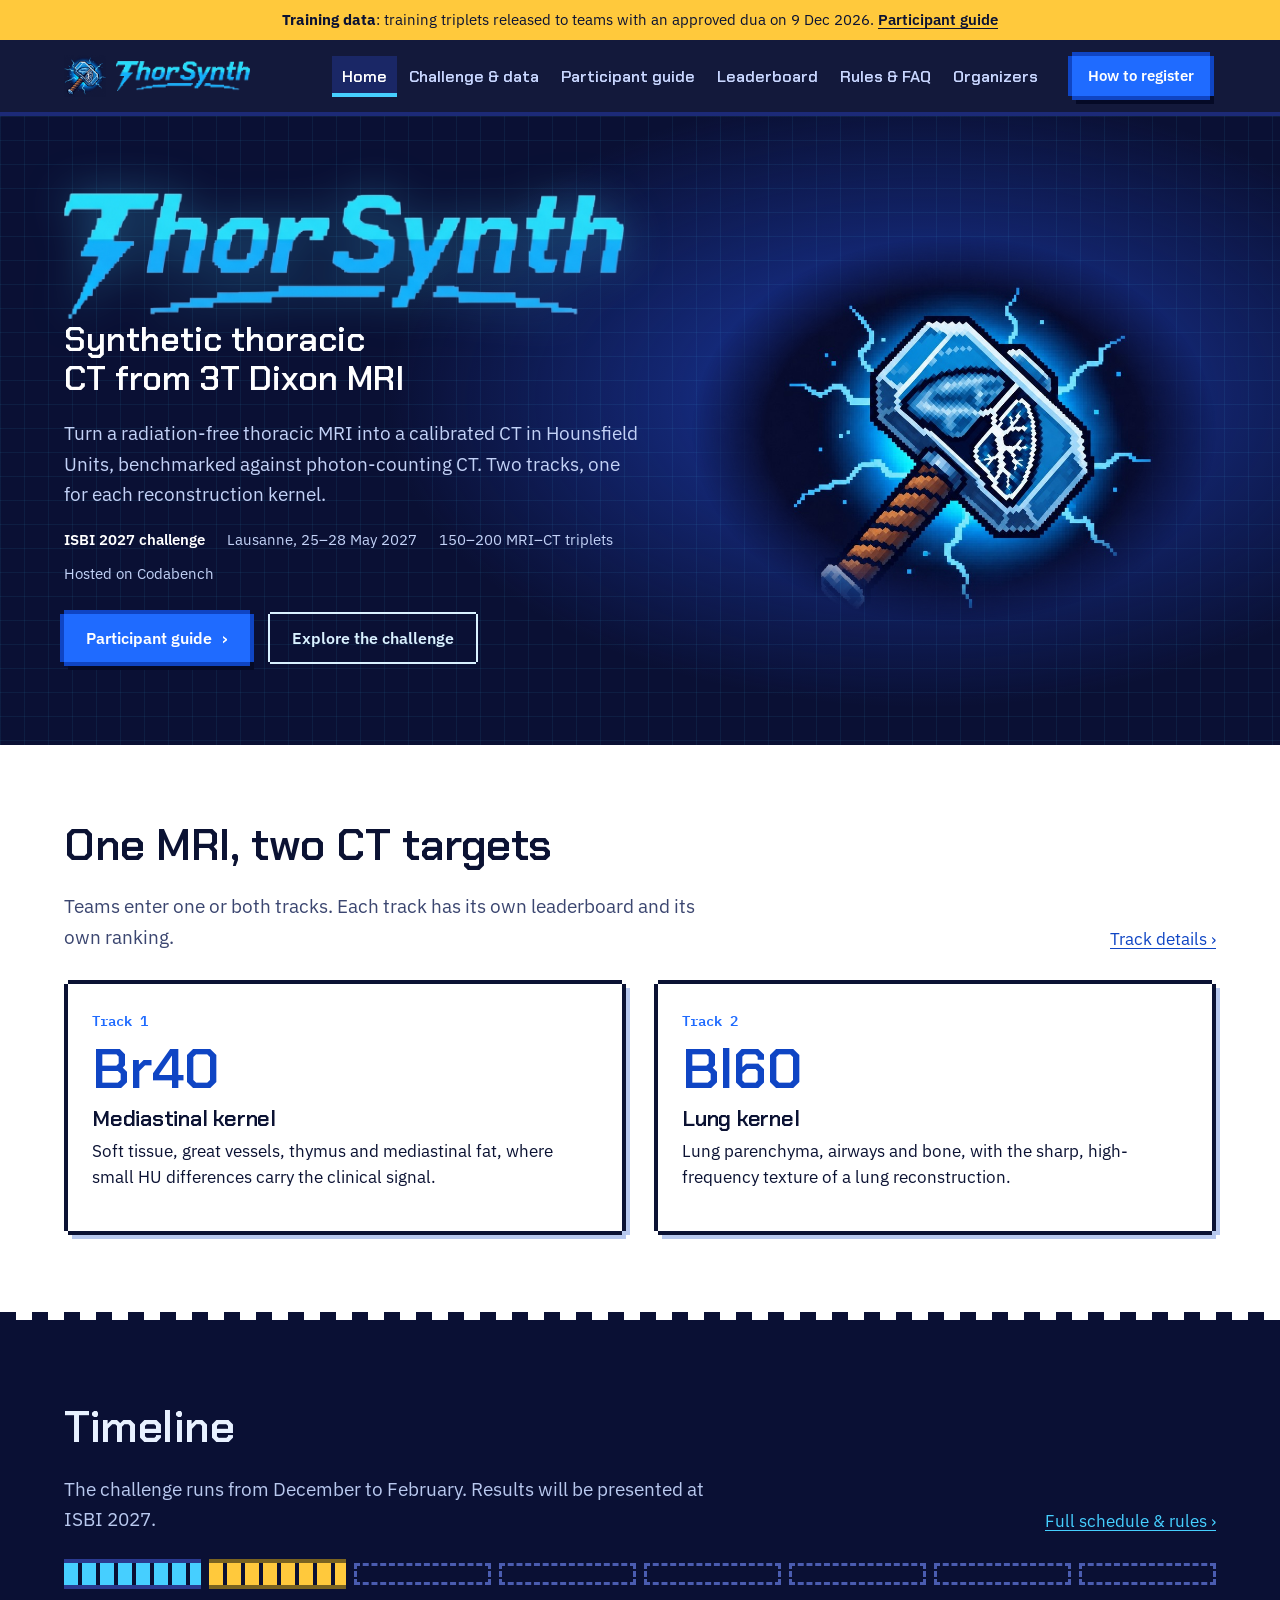
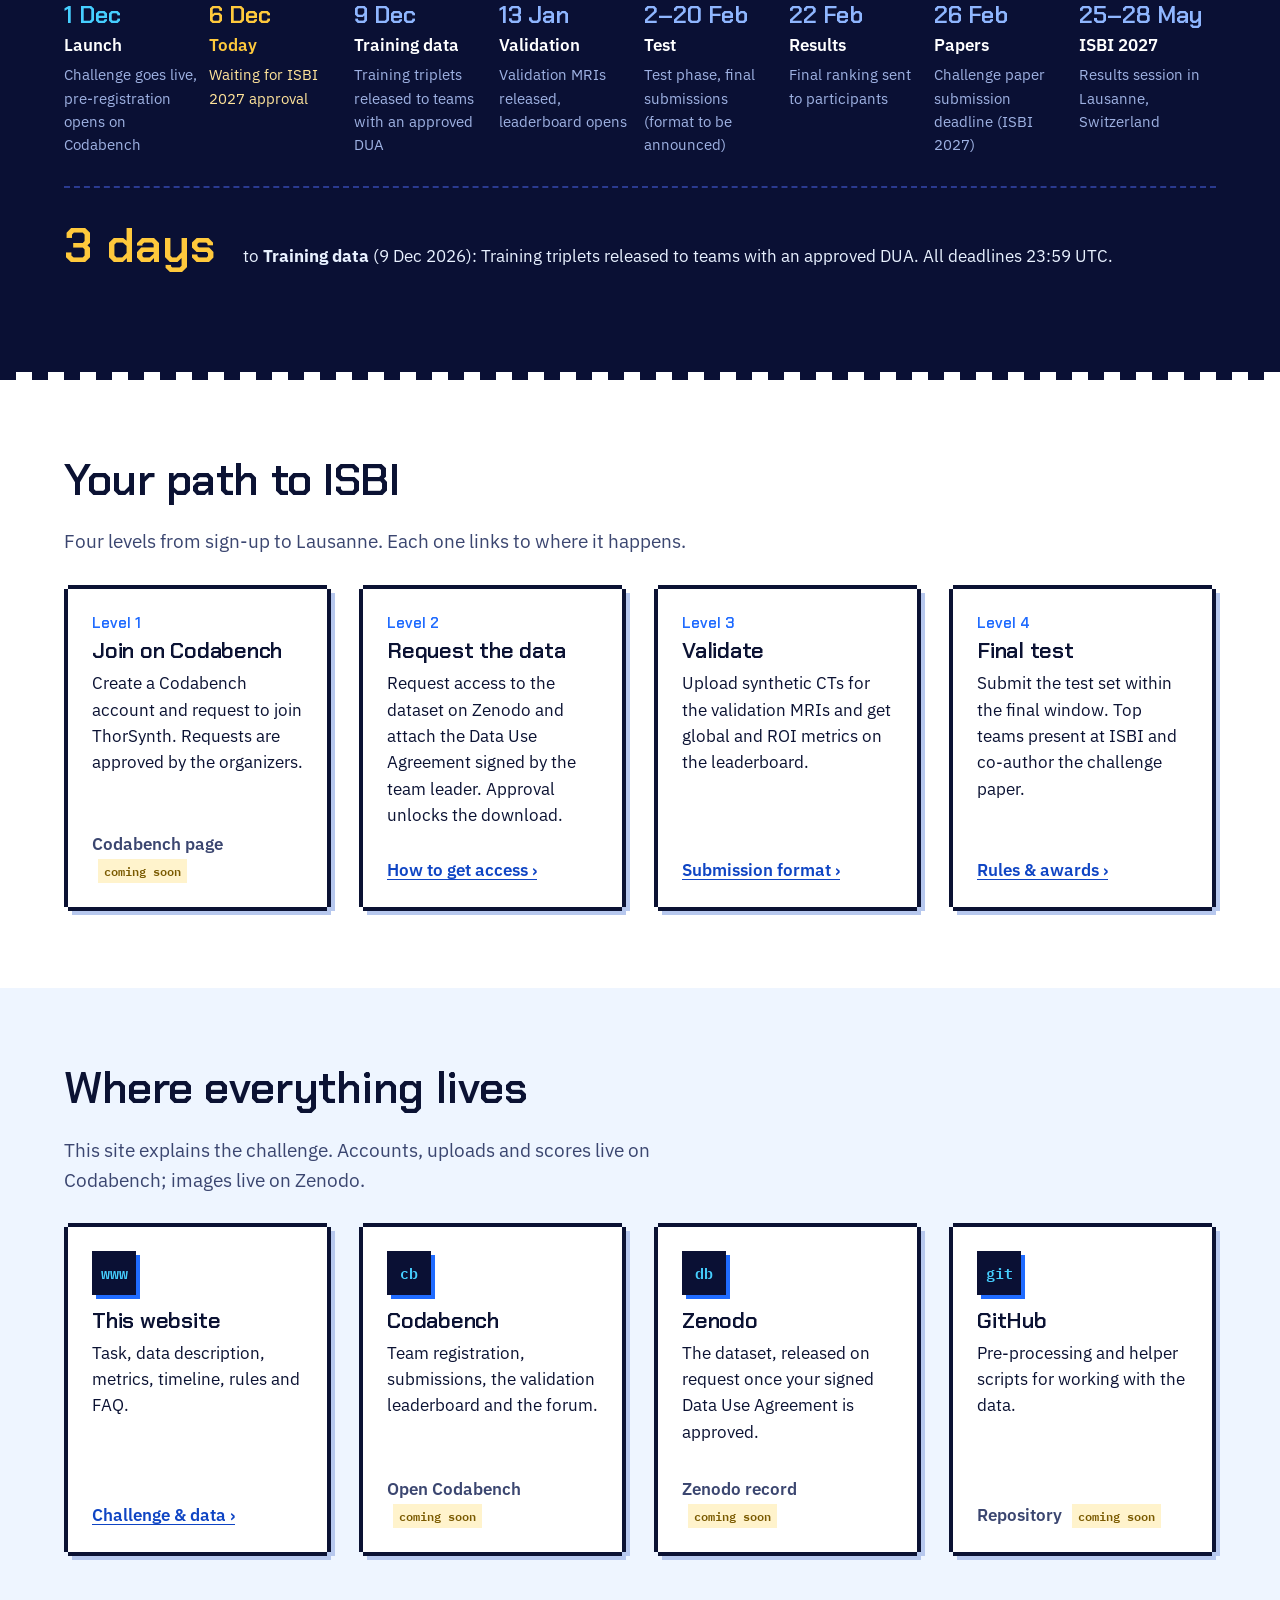
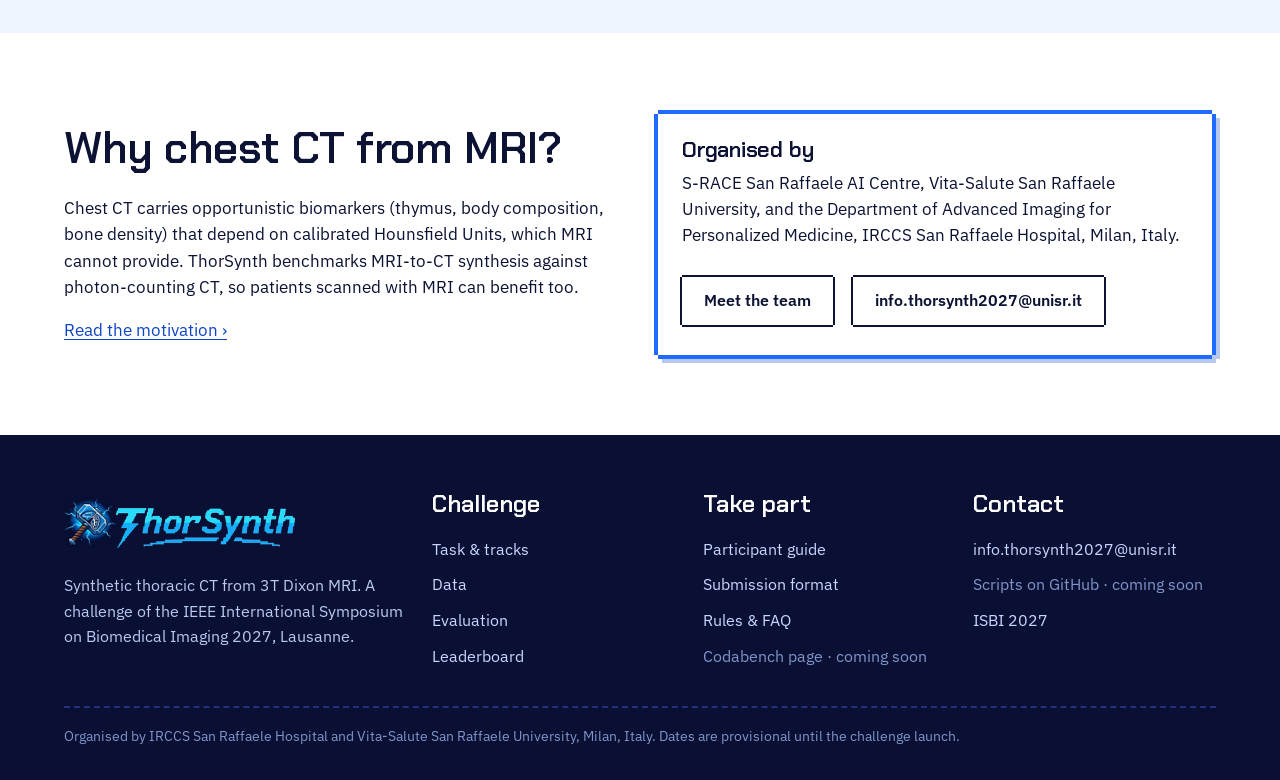
==== index.html @ 7ee0d890 "Add ThorSynth challenge website (first version) Static site for GitHub Pages: home, challenge & data" ====
<!DOCTYPE html>
<html lang="en">
<head>
<meta charset="utf-8">
<meta name="viewport" content="width=device-width, initial-scale=1">
<title>ThorSynth Challenge</title>
<meta name="description" content="ThorSynth @ ISBI 2027: synthesise photon-counting chest CT (Br40 and Bl60 kernels) from 3T Dixon MRI.">
<link rel="icon" href="assets/favicon.png">
<link rel="preconnect" href="https://fonts.googleapis.com"><link rel="preconnect" href="https://fonts.gstatic.com" crossorigin>
<link href="https://fonts.googleapis.com/css2?family=IBM+Plex+Mono:wght@400;600&family=IBM+Plex+Sans:wght@400;600&family=Chakra+Petch:wght@600&display=swap" rel="stylesheet">
<link rel="stylesheet" href="assets/site.css">
</head>
<body data-page="home">
<main>
  <section class="hero band dark">
    <div class="wrap">
      <div>
        <h1><img src="assets/wordmark.png" alt="ThorSynth" width="1200" height="271"></h1>
        <p class="sub">Synthetic thoracic CT from 3T Dixon MRI</p>
        <p class="lede">Turn a radiation-free thoracic MRI into a calibrated CT in Hounsfield Units, benchmarked against photon-counting CT. Two tracks, one for each reconstruction kernel.</p>
        <ul class="facts">
          <li><b>ISBI 2027 challenge</b></li>
          <li>Lausanne, <span class="nowrap">25–28 May 2027</span></li>
          <li>150–200 MRI–CT triplets</li>
          <li>Hosted on Codabench</li>
        </ul>
        <div class="btn-row">
          <a class="btn" href="participate.html">Participant guide <span class="arr">›</span></a>
          <a class="btn ghost" href="challenge.html">Explore the challenge</a>
        </div>
      </div>
      <div class="hammer"><img src="assets/hammer.jpg" alt="ThorSynth logo: a pixel-art hammer with a lung on its head, surrounded by lightning" width="1000" height="740"></div>
    </div>
  </section>

  <section class="band">
    <div class="wrap">
      <div class="head">
        <div><h2>One MRI, two CT targets</h2><p class="lede">Teams enter one or both tracks. Each track has its own leaderboard and its own ranking.</p></div>
        <a href="challenge.html#tracks">Track details ›</a>
      </div>
      <div class="grid g2">
        <article class="px lift pane"><div class="kicker">Track 1</div><div class="big">Br40</div><h3>Mediastinal kernel</h3><p>Soft tissue, great vessels, thymus and mediastinal fat, where small HU differences carry the clinical signal.</p></article>
        <article class="px lift pane"><div class="kicker">Track 2</div><div class="big">Bl60</div><h3>Lung kernel</h3><p>Lung parenchyma, airways and bone, with the sharp, high-frequency texture of a lung reconstruction.</p></article>
      </div>
    </div>
  </section>

  <div class="steps-edge up" aria-hidden="true"></div>
  <section class="band dark">
    <div class="wrap">
      <div class="head"><div><h2>Timeline</h2><p class="lede">The challenge runs from December to February. Results will be presented at ISBI 2027.</p></div><a href="rules.html#schedule">Full schedule & rules ›</a></div>
      <div class="lvl" id="timeline"></div>
      <div class="next" id="next"></div>
    </div>
  </section>
  <div class="steps-edge" aria-hidden="true"></div>

  <section class="band">
    <div class="wrap">
      <div class="head"><div><h2>Your path to ISBI</h2><p class="lede">Four levels from sign-up to Lausanne. Each one links to where it happens.</p></div></div>
      <div class="grid g4 quest">
        <article class="px lift card"><div class="lv">Level 1</div><h3>Join on Codabench</h3><p>Create a Codabench account and request to join ThorSynth. Requests are approved by the organizers.</p><a class="more" data-link="codabench" href="#">Codabench page ›</a></article>
        <article class="px lift card"><div class="lv">Level 2</div><h3>Request the data</h3><p>Request access to the dataset on Zenodo and attach the Data Use Agreement signed by the team leader. Approval unlocks the download.</p><a class="more" href="participate.html#register">How to get access ›</a></article>
        <article class="px lift card"><div class="lv">Level 3</div><h3>Validate</h3><p>Upload synthetic CTs for the validation MRIs and get global and ROI metrics on the leaderboard.</p><a class="more" href="participate.html#submission">Submission format ›</a></article>
        <article class="px lift card"><div class="lv">Level 4</div><h3>Final test</h3><p>Submit the test set within the final window. Top teams present at ISBI and co-author the challenge paper.</p><a class="more" href="rules.html">Rules & awards ›</a></article>
      </div>
    </div>
  </section>

  <section class="band mist">
    <div class="wrap">
      <div class="head"><div><h2>Where everything lives</h2><p class="lede">This site explains the challenge. Accounts, uploads and scores live on Codabench; images live on Zenodo.</p></div></div>
      <div class="grid g4">
        <article class="px lift pane"><div class="badge" aria-hidden="true">www</div><h3>This website</h3><p>Task, data description, metrics, timeline, rules and FAQ.</p><a class="go" href="challenge.html">Challenge & data ›</a></article>
        <article class="px lift pane"><div class="badge" aria-hidden="true">cb</div><h3>Codabench</h3><p>Team registration, submissions, the validation leaderboard and the forum.</p><a class="go" data-link="codabench" href="#">Open Codabench ›</a></article>
        <article class="px lift pane"><div class="badge" aria-hidden="true">db</div><h3>Zenodo</h3><p>The dataset, released on request once your signed Data Use Agreement is approved.</p><a class="go" data-link="dataHost" href="#">Zenodo record ›</a></article>
        <article class="px lift pane"><div class="badge" aria-hidden="true">git</div><h3>GitHub</h3><p>Pre-processing and helper scripts for working with the data.</p><a class="go" data-link="github" href="#">Repository ›</a></article>
      </div>
    </div>
  </section>

  <section class="band">
    <div class="wrap grid g2" style="align-items:center">
      <div>
        <h2>Why chest CT from MRI?</h2>
        <p>Chest CT carries opportunistic biomarkers (thymus, body composition, bone density) that depend on calibrated Hounsfield Units, which MRI cannot provide. ThorSynth benchmarks MRI-to-CT synthesis against photon-counting CT, so patients scanned with MRI can benefit too.</p>
        <a href="challenge.html#motivation">Read the motivation ›</a>
      </div>
      <div class="px lift card" style="--c:var(--blue)">
        <h3>Organised by</h3>
        <p>S-RACE San Raffaele AI Centre, Vita-Salute San Raffaele University, and the Department of Advanced Imaging for Personalized Medicine, IRCCS San Raffaele Hospital, Milan, Italy.</p>
        <div class="btn-row"><a class="btn ghost" href="organizers.html">Meet the team</a><a class="btn ghost" data-email href="#">Email</a></div>
      </div>
    </div>
  </section>
</main>
<script src="assets/config.js"></script>
<script src="assets/site.js"></script>
</body>
</html>
---- assets/site.css ----
/* VOICE   professional challenge site with an 8-bit accent, calm enough for a scientific audience
   IDEA    an 8-bit game screen: the logo is the title card, the timeline is a level bar, steps are levels
   PICTURE the ThorSynth hammer and the original pixel wordmark, large in the hero
   COLOUR  logo night navy ground, electric blue lead, ice cyan support, lightning yellow only for "now"
   TYPE    heading face in --hf (preview switcher), wordmark as image, IBM Plex Sans for text, IBM Plex Mono for code
   LAYOUT  dark bands (nav, hero, timeline, footer) alternating with white reading bands */

:root {
  color-scheme: light;
  --night: #0a1034;
  --deep: #121b52;
  --panel: #18246a;
  --blue: #1f6bff;
  --blue-d: #0f45c4;
  --cyan: #46cfff;
  --ice: #d9f1ff;
  --bolt: #ffc93c;
  --paper: #ffffff;
  --mist: #eef5ff;
  --ink: #0b1233;
  --ink-2: #3b4670;
  --line: #c9d7f2;
  --px: 4px;
  --max: 1180px;
  --hf: "Chakra Petch";
  --hs: 1;
  --hw: 600;
}
:root[data-theme=dark], :root[data-theme=light] { color-scheme: light; }
* { box-sizing: border-box; min-width: 0; }
html { scroll-padding-top: 84px; scroll-behavior: smooth; }
body { margin: 0; background: var(--paper); color: var(--ink); font: 16.5px/1.6 "IBM Plex Sans", system-ui, sans-serif; overflow-x: clip; }
img { max-width: 100%; }
a { color: var(--blue-d); text-underline-offset: 3px; }
a:focus-visible, button:focus-visible { outline: 3px solid var(--bolt); outline-offset: 3px; }
h1, h2, h3 { font-family: var(--hf), "IBM Plex Sans", sans-serif; font-weight: var(--hw); line-height: 1.08; letter-spacing: -.01em; margin: 0 0 .5em; text-wrap: balance; }
h1 { font-size: calc(clamp(44px, 7vw, 84px) * var(--hs)); }
h2 { font-size: calc(clamp(30px, 4vw, 44px) * var(--hs)); }
h3 { font-size: calc(22px * var(--hs)); }
p { margin: 0 0 1em; max-width: 68ch; }
code, pre { font-family: "IBM Plex Mono", ui-monospace, monospace; font-size: 14px; }
code { overflow-wrap: anywhere; }
.wrap { max-width: var(--max); margin: 0 auto; }
.band { padding: clamp(40px, 6vw, 88px) max(5vw, 16px); }
.dark { background: var(--night); color: #e8f1ff; }
.dark a { color: var(--cyan); }
.mist { background: var(--mist); }
.lede { font-size: 19px; color: var(--ink-2); max-width: 60ch; }
.dark .lede { color: #b9c9ef; }
.small { font-size: 14px; color: var(--ink-2); }
.dark .small { color: #9fb2e3; }
.nowrap { white-space: nowrap; }

/* pixel frame: notched corners, as on an 8-bit UI */
.px { position: relative; background: var(--paper); box-shadow: 0 calc(var(--px) * -1) 0 0 var(--c, var(--ink)), 0 var(--px) 0 0 var(--c, var(--ink)), calc(var(--px) * -1) 0 0 0 var(--c, var(--ink)), var(--px) 0 0 0 var(--c, var(--ink)); margin: var(--px); }
.px.lift { box-shadow: 0 calc(var(--px) * -1) 0 0 var(--c, var(--ink)), 0 var(--px) 0 0 var(--c, var(--ink)), calc(var(--px) * -1) 0 0 0 var(--c, var(--ink)), var(--px) 0 0 0 var(--c, var(--ink)), var(--px) calc(var(--px) * 2) 0 0 var(--sh, #b7c8ee), calc(var(--px) * 2) var(--px) 0 0 var(--sh, #b7c8ee); }
.dark .px { background: var(--deep); --c: #3954b8; --sh: #050820; }

/* buttons */
.btn { --c: var(--blue-d); display: inline-flex; align-items: center; gap: 10px; min-height: 48px; padding: 10px 22px; margin: 6px; font: 600 16px/1.2 "IBM Plex Sans", sans-serif; text-decoration: none; color: #fff; background: var(--blue); border: 0; cursor: pointer; box-shadow: 0 -4px 0 0 var(--c), 0 4px 0 0 var(--c), -4px 0 0 0 var(--c), 4px 0 0 0 var(--c), 4px 8px 0 0 #050a26; transition: transform .08s; }
.btn:hover { background: #3a7dff; }
.btn:active { transform: translate(3px, 3px); }
.btn.ghost { background: transparent; color: inherit; --c: currentColor; box-shadow: 0 -2px 0 0 var(--c), 0 2px 0 0 var(--c), -2px 0 0 0 var(--c), 2px 0 0 0 var(--c); }
.dark .btn.ghost { color: var(--ice); }
.btn.ghost:hover { background: rgba(70, 207, 255, .12); }
.btn .arr { font-family: var(--hf), sans-serif; }
.btn[aria-disabled=true] { background: #44507f; cursor: default; }
.btn-row { display: flex; flex-wrap: wrap; gap: 8px; margin: 22px -6px 0; }

/* announce + nav */
.announce { background: var(--bolt); color: var(--ink); font-size: 15px; padding: 8px max(5vw, 16px); text-align: center; }
.announce a { color: var(--ink); font-weight: 600; }
.nav { position: sticky; top: 0; z-index: 20; background: rgba(10, 16, 52, .96); backdrop-filter: blur(6px); border-bottom: 4px solid #1c2a78; }
.nav .wrap { display: flex; align-items: center; gap: 18px; padding: 10px max(5vw, 16px); max-width: calc(var(--max) + 10vw); }
.brand { display: flex; align-items: center; gap: 10px; text-decoration: none; }
.brand .m { width: 42px; height: 42px; }
.brand .w { height: 30px; width: auto; }
.links { display: flex; gap: 2px; margin-left: auto; flex-wrap: wrap; }
.links a { color: #c8d6ff; text-decoration: none; padding: 10px 12px; font: var(--hw) calc(16px * var(--hs)) var(--hf), sans-serif; }
.links a:hover, .links a[aria-current=page] { color: #fff; background: #1a2766; }
.links a[aria-current=page] { box-shadow: inset 0 -4px 0 var(--cyan); }
.nav .btn { min-height: 40px; padding: 6px 16px; font-size: 15px; white-space: nowrap; flex: none; }
@media (min-width: 1101px) { .links { flex-wrap: nowrap; } .links a { padding: 10px 10px; white-space: nowrap; } }
.menu { display: none; margin-left: auto; background: none; border: 0; color: #fff; font: 600 16px var(--hf), sans-serif; min-height: 44px; padding: 0 10px; cursor: pointer; }
@media (max-width: 1100px) {
  .menu { display: block; }
  .links { display: none; position: absolute; left: 0; right: 0; top: 100%; flex-direction: column; background: var(--night); padding: 8px max(5vw, 16px) 16px; border-bottom: 4px solid #1c2a78; }
  .nav.open .links { display: flex; }
  .nav .cta { display: none; }
}

/* hero */
.hero { background: radial-gradient(60% 70% at 72% 45%, #1b3aa8 0%, rgba(27, 58, 168, 0) 70%), linear-gradient(var(--night), var(--night)); position: relative; overflow: hidden; }
.hero::before { content: ""; position: absolute; inset: 0; background-image: linear-gradient(rgba(70, 207, 255, .07) 1px, transparent 1px), linear-gradient(90deg, rgba(70, 207, 255, .07) 1px, transparent 1px); background-size: 24px 24px; pointer-events: none; }
.hero .wrap { position: relative; display: grid; grid-template-columns: minmax(0, 1.1fr) minmax(0, 1fr); gap: clamp(24px, 4vw, 56px); align-items: center; }
.hero .lede { color: #c3d2f7; }
.hero h1 { margin: 0 0 .3em; font-size: 1px; line-height: 1; }
.hero h1 img { display: block; width: min(100%, 560px); height: auto; filter: drop-shadow(0 0 22px rgba(70, 207, 255, .35)); }
.hero .sub { font: var(--hw) calc(clamp(24px, 3vw, 34px) * var(--hs))/1.15 var(--hf), sans-serif; color: #fff; margin: 0 0 .6em; text-wrap: balance; }
.hammer { position: relative; }
.hammer img { display: block; width: 100%; height: auto; -webkit-mask-image: radial-gradient(closest-side, #000 72%, transparent 100%); mask-image: radial-gradient(closest-side, #000 72%, transparent 100%); }
@media (max-width: 860px) { .hammer { max-width: 300px; margin: 0 auto; order: -1; } }
.facts { display: flex; flex-wrap: wrap; gap: 10px 22px; margin: 18px 0 0; padding: 0; list-style: none; color: #c3d2f7; font-size: 15px; }
.facts b { color: #fff; font-weight: 600; }
@media (max-width: 860px) { .hero .wrap { grid-template-columns: minmax(0, 1fr); } }

/* stair-step edge between bands */
.steps-edge { height: 16px; background: linear-gradient(90deg, var(--night) 50%, transparent 50%) 0 8px / 32px 8px repeat-x, linear-gradient(var(--night), var(--night)) 0 0 / 100% 8px no-repeat; }
.steps-edge.up { transform: scaleY(-1); }

/* grids & cards */
.grid { display: grid; gap: 28px; }
.g2 { grid-template-columns: repeat(2, minmax(0, 1fr)); }
.g3 { grid-template-columns: repeat(3, minmax(0, 1fr)); }
.g4 { grid-template-columns: repeat(4, minmax(0, 1fr)); }
@media (max-width: 900px) { .g3, .g4 { grid-template-columns: repeat(2, minmax(0, 1fr)); } }
@media (max-width: 600px) { .g2, .g3, .g4 { grid-template-columns: minmax(0, 1fr); } }
.card { padding: 24px; }
.card h3 { margin-bottom: .35em; }
.card p:last-child { margin-bottom: 0; }
.head { display: flex; justify-content: space-between; align-items: end; gap: 20px; flex-wrap: wrap; margin-bottom: 28px; }
.head p { margin: 0; }

/* track cards */
.tag { display: inline-block; font: 600 13px "IBM Plex Mono", monospace; background: var(--ice); color: var(--blue-d); padding: 2px 8px; margin-bottom: 8px; }

/* level bar timeline */
.lvl { display: grid; grid-template-columns: repeat(var(--n), minmax(0, 1fr)); gap: 8px; margin: 28px 0 10px; }
.lvl .stop { position: relative; }
.lvl .bar { height: 22px; }
.lvl .stop.done .bar { background: repeating-linear-gradient(90deg, var(--cyan) 0 14px, #0a1034 14px 18px); box-shadow: 0 -4px 0 0 #2a3a8f, 0 4px 0 0 #2a3a8f; }
.lvl .stop.now .bar { background: repeating-linear-gradient(90deg, var(--bolt) 0 14px, #0a1034 14px 18px); box-shadow: 0 -4px 0 0 #7a6320, 0 4px 0 0 #7a6320; }
.lvl .stop.future .bar { background: none; outline: 3px dashed #4a5cb0; outline-offset: -3px; }
.lvl .when { font: var(--hw) calc(clamp(20px, 2vw, 24px) * var(--hs))/1.15 var(--hf), sans-serif; color: var(--cyan); margin-top: 16px; }
.lvl .stop.future .when { color: #8fb6ff; }
.lvl .stop.now .when { color: var(--bolt); }
.lvl .tbc { font: 600 12px "IBM Plex Mono", monospace; color: #9fb2e3; border: 1px dashed #6577c4; padding: 1px 5px; margin-left: 6px; vertical-align: middle; }
.lvl .what { font-weight: 600; color: #fff; margin-top: 4px; font-size: 17px; }
.lvl .txt { font-size: 14.5px; color: #9fb2e3; margin-top: 4px; }
.lvl .stop.today .what { color: var(--bolt); }
.lvl .stop.today .txt { color: #ffe39a; }
.lvl .you { position: absolute; top: -40px; left: 0; width: 32px; height: 32px; }
.next { display: flex; flex-wrap: wrap; gap: 8px 28px; align-items: baseline; margin-top: 30px; padding-top: 22px; border-top: 2px dashed #2a3a8f; }
.next .big { font: var(--hw) calc(clamp(32px, 5vw, 48px) * var(--hs)) var(--hf), sans-serif; color: var(--bolt); white-space: nowrap; }
@media (max-width: 1100px) and (min-width: 761px) { .lvl .txt { font-size: 13.5px; } .lvl .when { font-size: calc(19px * var(--hs)); white-space: normal; } }
@media (max-width: 760px) {
  .lvl { grid-template-columns: minmax(0, 1fr); gap: 0; margin-top: 10px; }
  .lvl .stop { display: grid; grid-template-columns: 16px minmax(0, 1fr); column-gap: 18px; padding-bottom: 20px; }
  .lvl .bar { grid-row: 1 / span 3; height: auto; width: 12px; }
  .lvl .stop.done .bar { box-shadow: -4px 0 0 0 #2a3a8f, 4px 0 0 0 #2a3a8f; background: repeating-linear-gradient(var(--cyan) 0 10px, #0a1034 10px 14px); }
  .lvl .stop.now .bar { box-shadow: -4px 0 0 0 #7a6320, 4px 0 0 0 #7a6320; background: repeating-linear-gradient(var(--bolt) 0 10px, #0a1034 10px 14px); }
  .lvl .when { margin-top: 0; }
  .lvl .you { display: none; }
}

/* quest steps */
.quest { counter-reset: q; }
.quest .card { display: flex; flex-direction: column; }
.quest .lv { font: 600 15px var(--hf), sans-serif; color: var(--blue); margin-bottom: 6px; }
.quest .card .more { margin-top: auto; padding-top: 12px; font-weight: 600; }

/* tables */
.scroll { overflow-x: auto; }
table.t { width: 100%; border-collapse: collapse; font-size: 15.5px; }
.t th, .t td { padding: 11px 12px; border-bottom: 1px solid var(--line); text-align: left; vertical-align: top; }
.t thead th { background: var(--night); color: #fff; font-weight: 600; border: 0; }
.t td.n, .t th.n { text-align: right; font-variant-numeric: tabular-nums; white-space: nowrap; }
.t tr.me td { background: #fff6d6; }
@media (max-width: 600px) {
  .t { font-size: 13.5px; } .t th, .t td { padding: 8px 6px; }
  .stack thead { display: none; } .stack tr { display: grid; padding-block: 10px; border-bottom: 1px solid var(--line); }
  .stack td { display: flex; justify-content: space-between; gap: 12px; border: 0; padding: 3px 0; text-align: right; }
  .stack td::before { content: attr(data-l); font-weight: 600; text-align: left; color: var(--ink-2); }
}

/* code */
.code { position: relative; background: #070b26; color: #d6e6ff; padding: 18px 20px; overflow-x: auto; margin: 4px 4px 20px; box-shadow: 0 -4px 0 0 #1c2a78, 0 4px 0 0 #1c2a78, -4px 0 0 0 #1c2a78, 4px 0 0 0 #1c2a78; }
.code pre { margin: 0; }
.copy { position: absolute; top: 8px; right: 8px; font: 600 13px "IBM Plex Sans", sans-serif; background: #1a2766; color: #fff; border: 0; padding: 8px 12px; min-height: 36px; cursor: pointer; }

/* page header for inner pages */
.page-head { background: var(--night); color: #fff; padding: clamp(36px, 5vw, 64px) max(5vw, 16px) clamp(28px, 4vw, 48px); position: relative; overflow: hidden; }
.page-head::before { content: ""; position: absolute; inset: 0; background-image: linear-gradient(rgba(70, 207, 255, .07) 1px, transparent 1px), linear-gradient(90deg, rgba(70, 207, 255, .07) 1px, transparent 1px); background-size: 24px 24px; }
.page-head .wrap { position: relative; }
.page-head h1 { font-size: calc(clamp(38px, 5.5vw, 60px) * var(--hs)); }
.page-head p { color: #b9c9ef; font-size: 18px; }
.toc { display: flex; gap: 6px; flex-wrap: wrap; margin-top: 18px; }
.toc a { color: var(--ice); text-decoration: none; padding: 8px 12px; background: #16205e; font: var(--hw) calc(15px * var(--hs)) var(--hf), sans-serif; }
.toc a:hover { background: #22308a; }

/* prose sections */
.sec { display: grid; grid-template-columns: 240px minmax(0, 1fr); gap: 40px; padding: 44px 0; border-top: 2px solid var(--line); }
.sec:first-child { border-top: 0; padding-top: 0; }
.sec > h2 { font-size: calc(clamp(26px, 3vw, 34px) * var(--hs)); }
@media (max-width: 820px) { .sec { grid-template-columns: minmax(0, 1fr); gap: 8px; } }
ul.clean { padding-left: 1.1em; margin: 0 0 1em; } ul.clean li { margin-bottom: 6px; }
ul.clean li::marker { content: "▪  "; color: var(--blue); }
.note { background: var(--mist); padding: 14px 18px; border-left: 6px solid var(--blue); margin: 0 0 1.2em; font-size: 15.5px; }
.note.warn { border-color: var(--bolt); background: #fff8e1; }
.chips { display: flex; flex-wrap: wrap; gap: 8px; margin: 0 0 1em; padding: 0; list-style: none; }
.chips li { background: var(--ice); color: var(--blue-d); padding: 6px 12px; font-weight: 600; font-size: 14.5px; }

/* leaderboard */
.tabs { display: flex; flex-wrap: wrap; gap: 6px; margin-bottom: 14px; }
.tabs button { font: 600 15px "IBM Plex Sans", sans-serif; min-height: 44px; padding: 8px 16px; border: 0; background: var(--mist); color: var(--ink); cursor: pointer; }
.tabs button[aria-pressed=true] { background: var(--night); color: #fff; box-shadow: inset 0 -4px 0 var(--cyan); }

/* people */
.person { padding: 20px; }
.person .ini { width: 56px; height: 56px; display: grid; place-items: center; font: 600 22px var(--hf), sans-serif; color: #fff; background: var(--blue); margin-bottom: 12px; box-shadow: 4px 4px 0 var(--night); }
.person h3 { font-size: 19px; margin-bottom: 2px; font-family: "IBM Plex Sans", sans-serif; font-weight: 600; letter-spacing: 0; }
.person p { font-size: 14.5px; color: var(--ink-2); margin: 0; }

/* FAQ */
details { border-bottom: 2px solid var(--line); padding: 14px 0; }
summary { cursor: pointer; font-weight: 600; font-size: 17px; list-style: none; display: flex; gap: 12px; min-height: 28px; }
summary::before { content: "+"; font: 600 20px/1 var(--hf), sans-serif; color: var(--blue); width: 16px; flex: none; }
details[open] summary::before { content: "−"; }
details p { margin: 10px 0 0 28px; }

/* footer */
.foot { background: var(--night); color: #b9c9ef; padding: 56px max(5vw, 16px) 32px; font-size: 16px; }
.foot .wrap { display: grid; grid-template-columns: 1.4fr 1fr 1fr 1fr; gap: 28px; }
.foot h4 { font: var(--hw) calc(24px * var(--hs))/1.1 var(--hf), sans-serif; color: #fff; margin: 0 0 14px; }
.foot .brand .w { height: 40px; }
.foot .brand .m { width: 52px; height: 52px; }
.foot a { color: #c8d6ff; display: block; padding: 5px 0; text-decoration: none; }
.foot a:hover { color: #fff; text-decoration: underline; }
.foot .legal { max-width: var(--max); margin: 32px auto 0; padding-top: 18px; border-top: 2px dashed #24317c; font-size: 13.5px; color: #8094c9; }
@media (max-width: 820px) { .foot .wrap { grid-template-columns: repeat(2, minmax(0, 1fr)); } }
@media (max-width: 480px) { .foot .wrap { grid-template-columns: minmax(0, 1fr); } }

.mock { font-size: 13.5px; color: var(--ink-2); font-style: italic; }
@media (prefers-reduced-motion: reduce) { html { scroll-behavior: auto; } .btn { transition: none; } }
.dark a.btn:not(.ghost) { color: #fff; }

/* panes, specs, flows */
.pane { padding: 24px; display: flex; flex-direction: column; }
.pane h3 { margin-bottom: .3em; }
.pane .go { margin-top: auto; padding-top: 14px; font-weight: 600; }
.kicker { font: 600 14px "IBM Plex Mono", monospace; color: var(--blue); margin-bottom: 6px; }
.dark .kicker { color: var(--cyan); }
.big { font: var(--hw) calc(clamp(40px, 5vw, 56px) * var(--hs))/1 var(--hf), sans-serif; color: var(--blue-d); margin: 4px 0 10px; }
.spec { margin: 14px 0 0; display: grid; grid-template-columns: max-content minmax(0, 1fr); border-top: 2px solid var(--line); }
.spec dt, .spec dd { margin: 0; padding: 9px 0; border-bottom: 1px solid var(--line); }
.spec dt { font-size: 14px; color: var(--ink-2); padding-right: 18px; }
.spec dd { font-weight: 600; }
.badge { width: 44px; height: 44px; display: grid; place-items: center; background: var(--night); color: var(--cyan); font: 600 15px "IBM Plex Mono", monospace; margin-bottom: 14px; box-shadow: 4px 4px 0 var(--blue); }

.flow { display: grid; grid-template-columns: minmax(0, 1fr) 40px minmax(0, 1fr) 40px minmax(0, 1.1fr); align-items: center; gap: 6px; margin: 8px 0 6px; }
.flow .node { padding: 18px; }
.flow .node.ink { background: var(--night); color: #e8f1ff; --c: var(--blue); }
.flow .node.ink .small { color: #9fb2e3; }
.flow .node h3 { font-size: calc(19px * var(--hs)); margin: 0 0 4px; }
.flow .arrow { height: 12px; background: repeating-linear-gradient(90deg, var(--blue) 0 8px, transparent 8px 12px); position: relative; }
.flow .arrow::after { content: ""; position: absolute; right: -6px; top: -6px; border: 12px solid transparent; border-left-color: var(--blue); border-right: 0; }
.flow .outs { display: grid; gap: 14px; }
@media (max-width: 760px) {
  .flow { grid-template-columns: minmax(0, 1fr); }
  .flow .arrow { width: 12px; height: 30px; margin: 0 auto; background: repeating-linear-gradient(var(--blue) 0 8px, transparent 8px 12px); }
  .flow .arrow::after { right: -6px; top: auto; bottom: -10px; border: 12px solid transparent; border-top-color: var(--blue); border-bottom: 0; }
}

.split { display: flex; height: 54px; gap: 4px; margin: 10px 0 8px; }
.split div { display: flex; align-items: center; padding: 0 12px; color: #fff; font-weight: 600; font-size: 14.5px; white-space: nowrap; overflow: hidden; }
.split .tr { flex: 120; background: var(--blue); }
.split .va { flex: 15; background: var(--cyan); color: var(--ink); justify-content: center; padding: 0; }
.split .te { flex: 45; background: var(--night); }
.legend { display: flex; flex-wrap: wrap; gap: 4px 18px; font-size: 14px; color: var(--ink-2); margin-bottom: 22px; }

.metric { padding: 20px; }
.metric .abbr { font: var(--hw) calc(34px * var(--hs))/1 var(--hf), sans-serif; color: var(--night); }
.metric .dir { display: inline-block; margin-top: 10px; font: 600 13px "IBM Plex Mono", monospace; padding: 3px 8px; background: var(--ice); color: var(--blue-d); }
.metric .dir.tbd { background: #fff3cc; color: #7a5a00; }
.metric p { font-size: 14.5px; color: var(--ink-2); margin: 8px 0 0; }

.phases { display: grid; grid-template-columns: minmax(0, 1fr) 56px minmax(0, 1fr); align-items: stretch; }
.phases .link { align-self: center; height: 12px; background: repeating-linear-gradient(90deg, var(--blue) 0 8px, transparent 8px 12px); }
@media (max-width: 760px) { .phases { grid-template-columns: minmax(0, 1fr); } .phases .link { width: 12px; height: 34px; margin: 0 auto; background: repeating-linear-gradient(var(--blue) 0 8px, transparent 8px 12px); } }

.vt { list-style: none; margin: 0; padding: 0; position: relative; }
.vt::before { content: ""; position: absolute; left: 9px; top: 20px; bottom: 20px; width: 4px; background: repeating-linear-gradient(var(--line) 0 8px, transparent 8px 12px); }
.vt li { position: relative; display: grid; grid-template-columns: 22px minmax(0, 270px) minmax(0, 1fr); gap: 0 22px; padding: 16px 0; align-items: baseline; }
.vt .dot { width: 22px; height: 22px; background: var(--paper); box-shadow: 0 -3px 0 0 var(--line), 0 3px 0 0 var(--line), -3px 0 0 0 var(--line), 3px 0 0 0 var(--line); margin-top: 2px; position: relative; z-index: 1; }
.vt .past .dot { background: var(--cyan); box-shadow: 0 -3px 0 0 var(--blue), 0 3px 0 0 var(--blue), -3px 0 0 0 var(--blue), 3px 0 0 0 var(--blue); }
.vt .future .dot { background: transparent; box-shadow: none; outline: 3px dashed #9fb0d8; outline-offset: -3px; }
.vt .today .d, .vt .today b { color: #8a6500; }
.vt .now .dot { background: var(--bolt); box-shadow: 0 -3px 0 0 var(--ink), 0 3px 0 0 var(--ink), -3px 0 0 0 var(--ink), 3px 0 0 0 var(--ink); }
.vt .d { font: var(--hw) calc(clamp(20px, 2.2vw, 24px) * var(--hs))/1.2 var(--hf), sans-serif; color: var(--blue-d); white-space: nowrap; }
.vt b { font-size: 18px; }
.vt span.t { font-size: 16.5px; }
.vt .past .d { color: var(--ink-2); }
.vt b { display: block; }
.vt span.t { color: var(--ink-2); }
@media (max-width: 600px) { .vt li { grid-template-columns: 22px minmax(0, 1fr); } .vt li > div:last-child { grid-column: 2; } }


/* leaderboard: high-score board */
.board { background: var(--night); color: #e8f1ff; padding: 18px 24px 8px; margin: 4px 4px 12px; box-shadow: 0 -4px 0 0 #3954b8, 0 4px 0 0 #3954b8, -4px 0 0 0 #3954b8, 4px 0 0 0 #3954b8, 10px 12px 0 0 #b7c8ee; }
.board-top { display: flex; justify-content: space-between; align-items: baseline; gap: 12px; flex-wrap: wrap; padding-bottom: 12px; font: var(--hw) calc(20px * var(--hs)) var(--hf), sans-serif; color: var(--cyan); }
.board .small { font-family: "IBM Plex Sans", sans-serif; color: #8fb6ff; }
.hs thead th { background: none; color: #8fb6ff; font: 600 13px "IBM Plex Mono", monospace; border-bottom: 3px solid #2a3a8f; padding: 10px 12px; }
.hs td { border-bottom: 2px dashed #1f2b70; padding: 14px 12px; vertical-align: middle; color: #e8f1ff; }
.hs tr:last-child td { border-bottom: 0; }
.hs td.n { font: 500 15.5px "IBM Plex Mono", monospace; }
.hs .team { font-weight: 600; }
.hs tr.me td { background: rgba(70, 207, 255, .08); }
.hs tr.empty td { padding: 32px 12px; text-align: center; color: #9fb2e3; }
.rk { display: inline-grid; place-items: center; width: 38px; height: 38px; font: var(--hw) calc(18px * var(--hs)) var(--hf), sans-serif; color: #c8d6ff; box-shadow: inset 0 0 0 2px #3954b8; }
.rk1 { background: var(--bolt); color: var(--ink); box-shadow: 3px 3px 0 #9a7412; }
.rk2 { background: #cfdaf0; color: var(--ink); box-shadow: 3px 3px 0 #7d8bab; }
.rk3 { background: #e0955a; color: var(--ink); box-shadow: 3px 3px 0 #8f5228; }
.pill { margin-left: 10px; font: 600 12px "IBM Plex Mono", monospace; color: var(--cyan); border: 1px dashed var(--cyan); padding: 2px 6px; vertical-align: middle; }
@media (max-width: 600px) { .board { padding: 14px 12px 4px; } .hs { min-width: 520px; } .hs td, .hs thead th { padding: 10px 6px; } .rk { width: 30px; height: 30px; } .pill { display: none; } }

/* leaderboard notice before the validation phase */
.locked { padding: clamp(28px, 4vw, 48px); max-width: 860px; --c: var(--blue); }
.locked h2 { margin: 6px 0 12px; }
.locked p { font-size: 18px; color: var(--ink-2); }
#lb[hidden], .locked[hidden] { display: none; }

/* links not public yet */
.soon { cursor: default; }
.soon em { font: 600 12px "IBM Plex Mono", monospace; font-style: normal; color: #7a5a00; background: #fff3cc; padding: 2px 6px; margin-left: 6px; white-space: nowrap; }
a.more.soon, .more.soon, .go.soon { color: var(--ink-2); }
.btn.soon { background: #44507f; box-shadow: 0 -4px 0 0 #2a3566, 0 4px 0 0 #2a3566, -4px 0 0 0 #2a3566, 4px 0 0 0 #2a3566; }
.btn.soon:active { transform: none; }
.btn.ghost.soon { background: transparent; }
.soon-f { display: block; padding: 5px 0; color: #8094c9; }
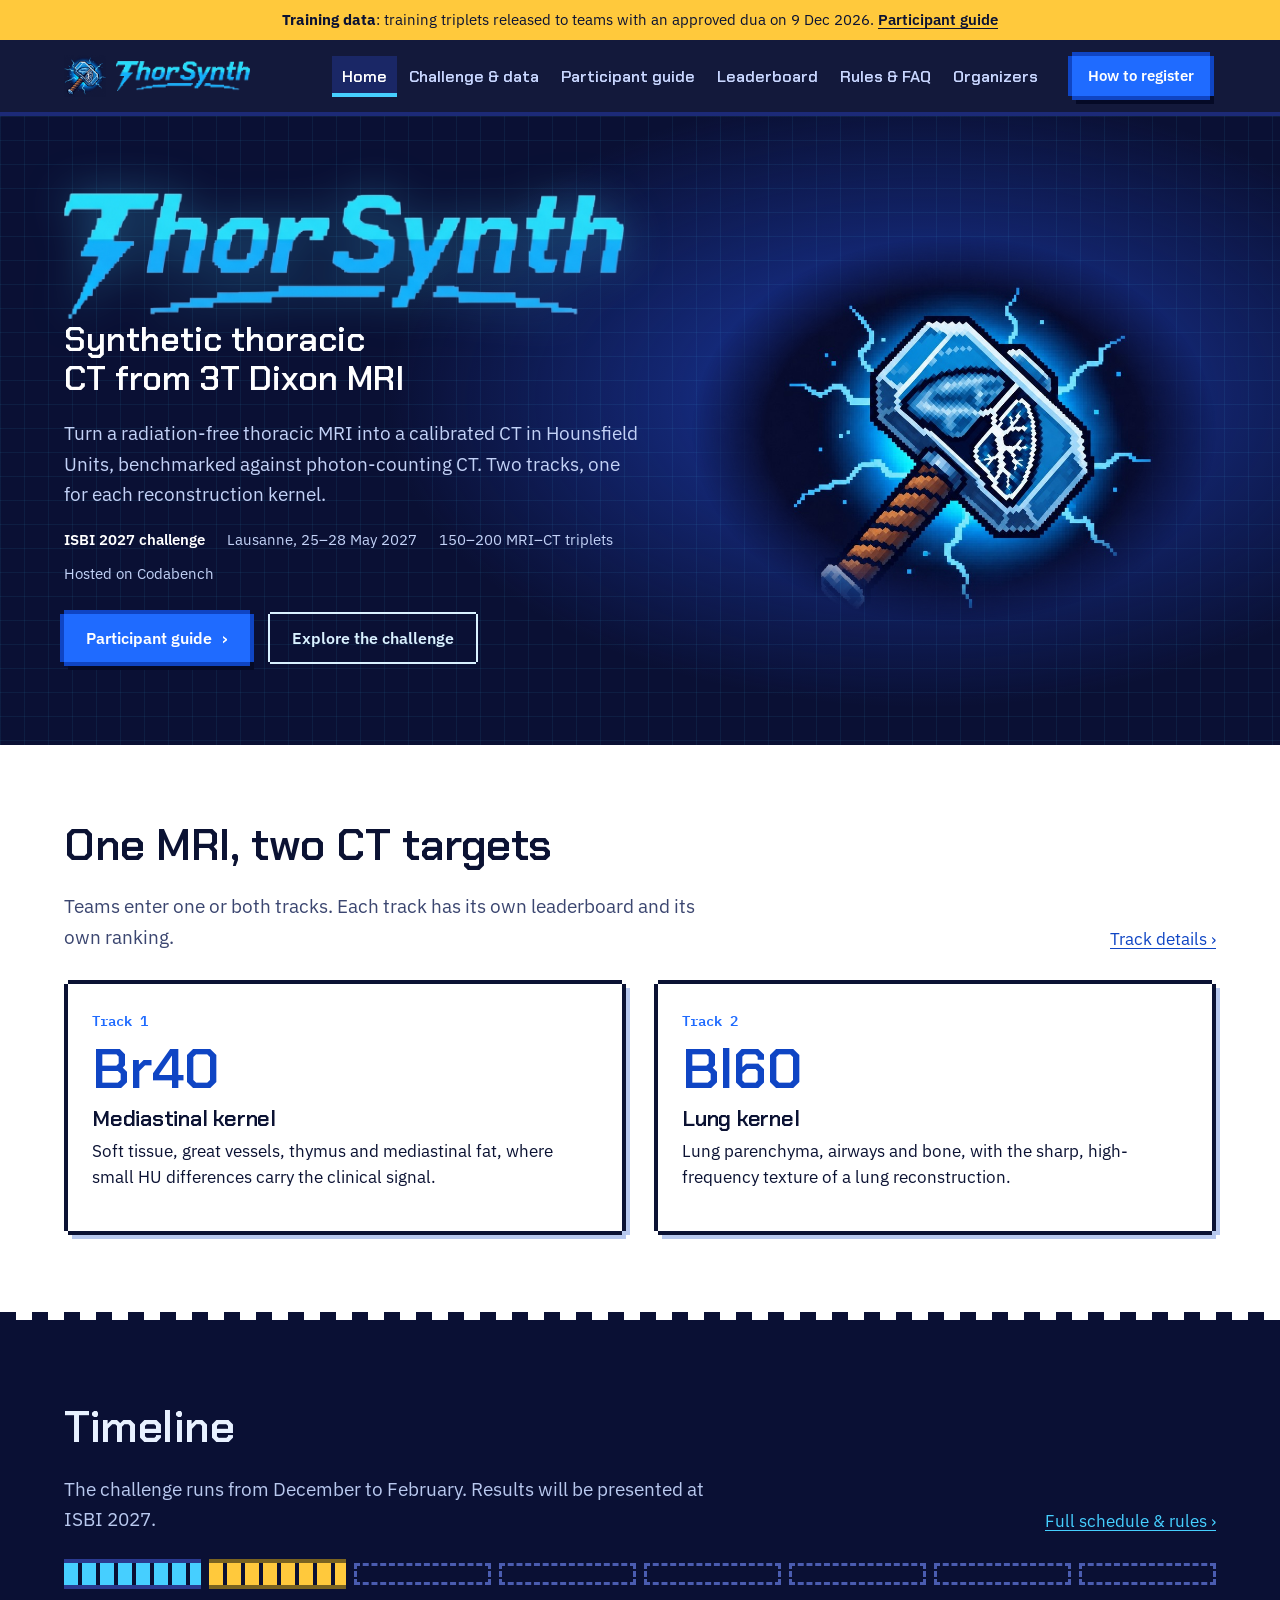
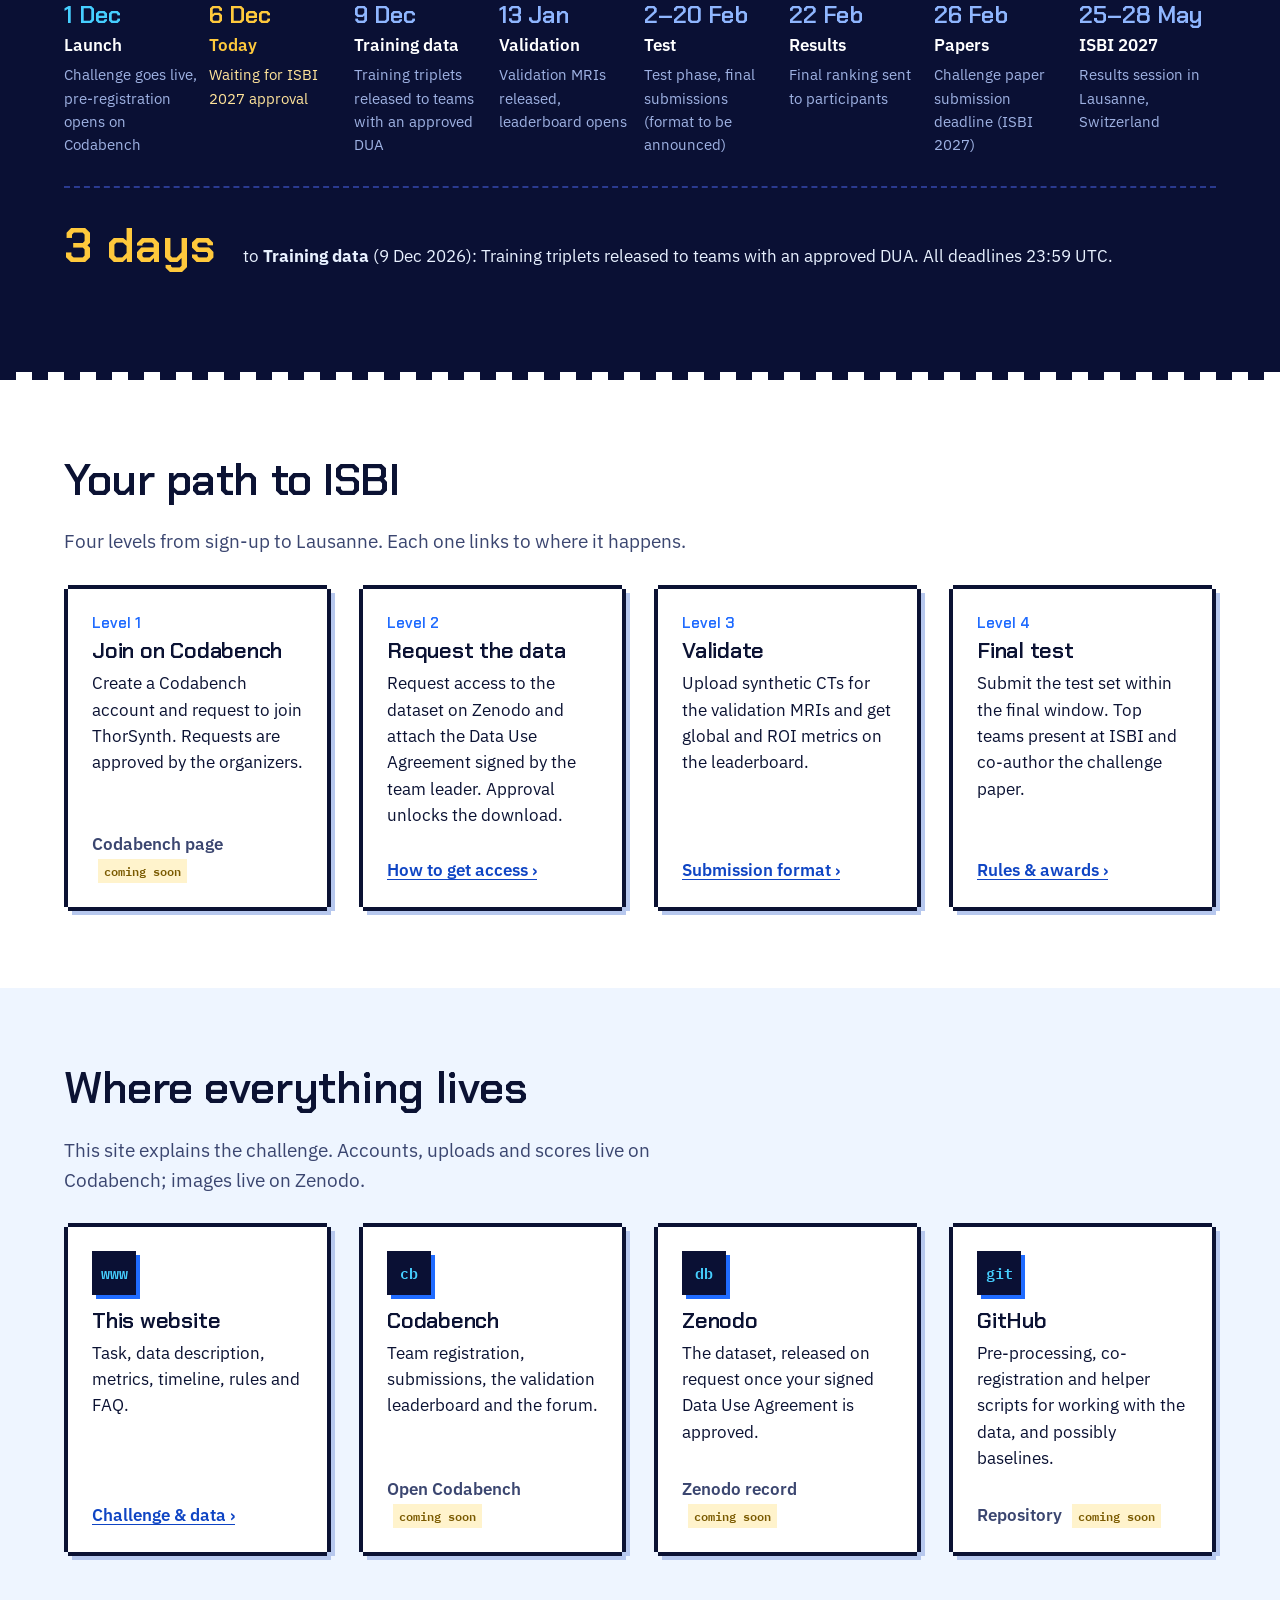
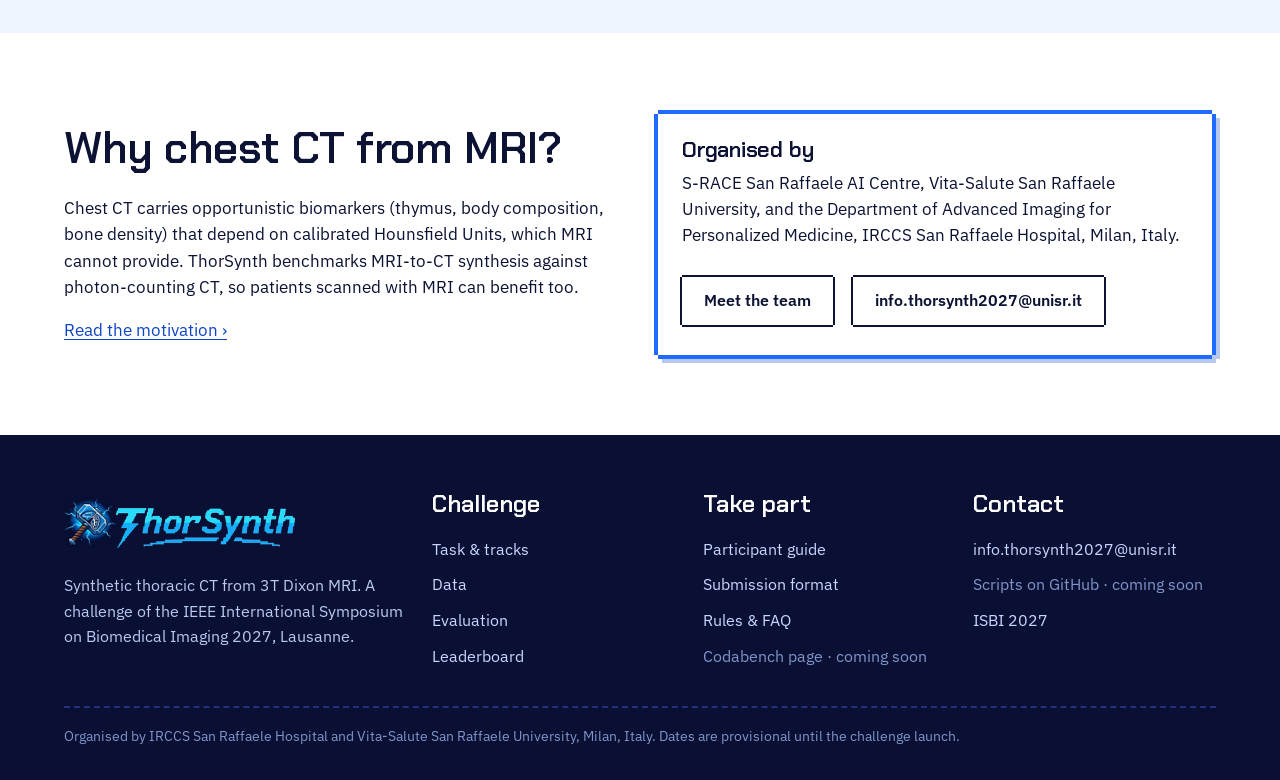
==== commit 4f09b847: "Sync texts with the content document (23 Nov) - Remove the two mentions of public evaluation code (E" ====
--- a/index.html
+++ b/index.html
@@ -75,7 +75,7 @@
         <article class="px lift pane"><div class="badge" aria-hidden="true">www</div><h3>This website</h3><p>Task, data description, metrics, timeline, rules and FAQ.</p><a class="go" href="challenge.html">Challenge & data ›</a></article>
         <article class="px lift pane"><div class="badge" aria-hidden="true">cb</div><h3>Codabench</h3><p>Team registration, submissions, the validation leaderboard and the forum.</p><a class="go" data-link="codabench" href="#">Open Codabench ›</a></article>
         <article class="px lift pane"><div class="badge" aria-hidden="true">db</div><h3>Zenodo</h3><p>The dataset, released on request once your signed Data Use Agreement is approved.</p><a class="go" data-link="dataHost" href="#">Zenodo record ›</a></article>
-        <article class="px lift pane"><div class="badge" aria-hidden="true">git</div><h3>GitHub</h3><p>Pre-processing and helper scripts for working with the data.</p><a class="go" data-link="github" href="#">Repository ›</a></article>
+        <article class="px lift pane"><div class="badge" aria-hidden="true">git</div><h3>GitHub</h3><p>Pre-processing, co-registration and helper scripts for working with the data, and possibly baselines.</p><a class="go" data-link="github" href="#">Repository ›</a></article>
       </div>
     </div>
   </section>
